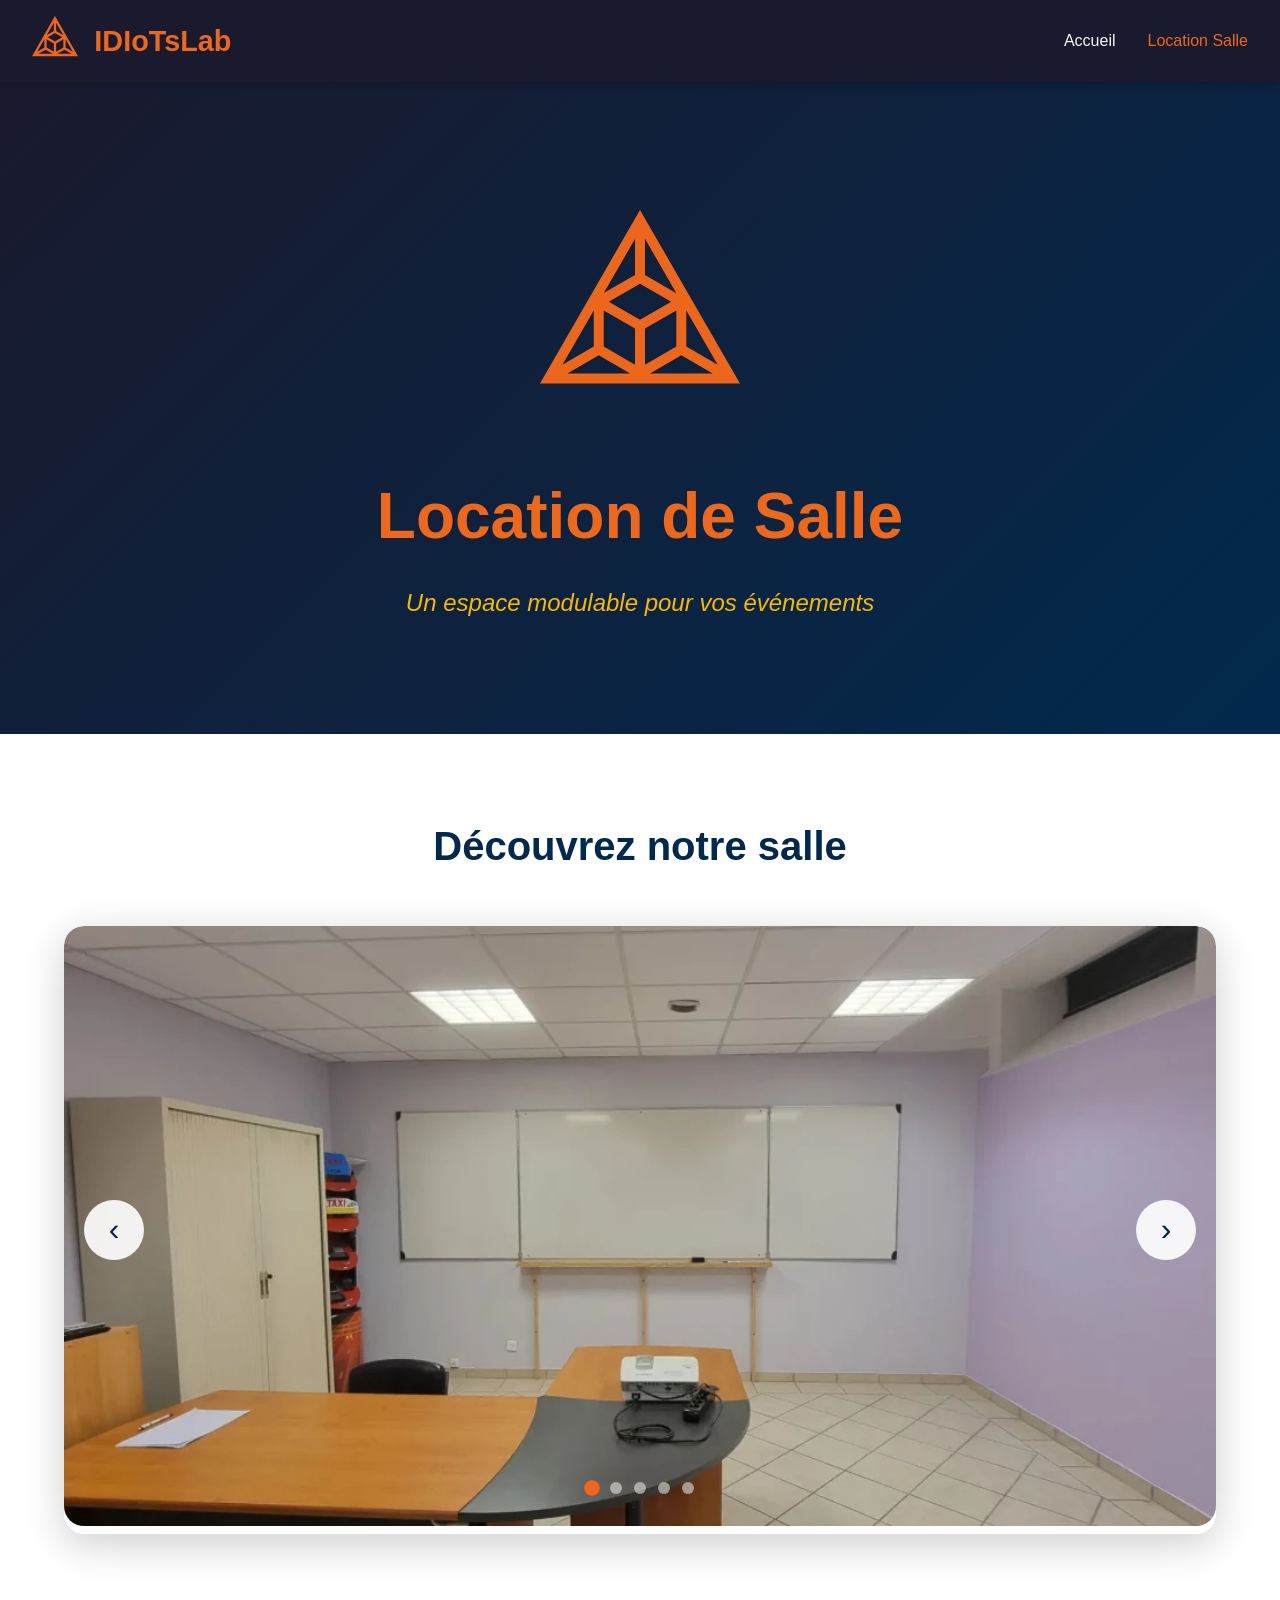
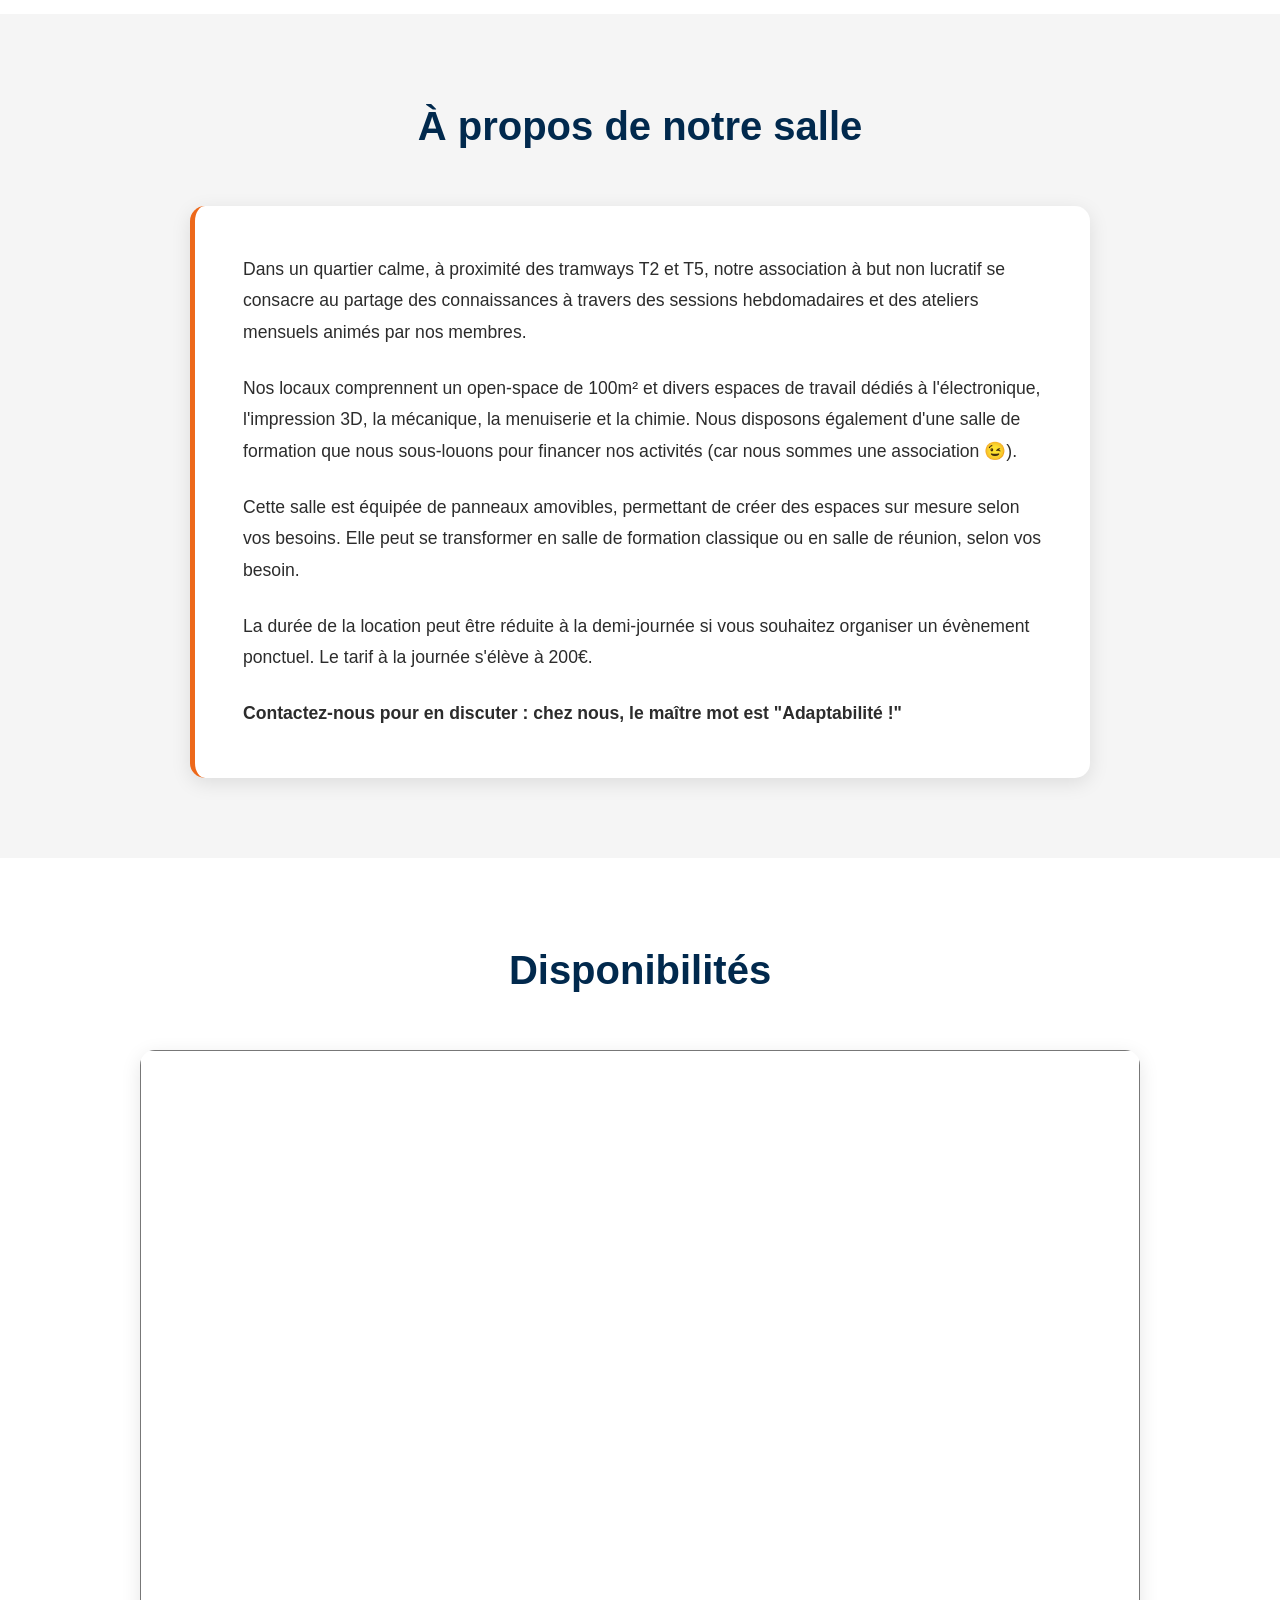
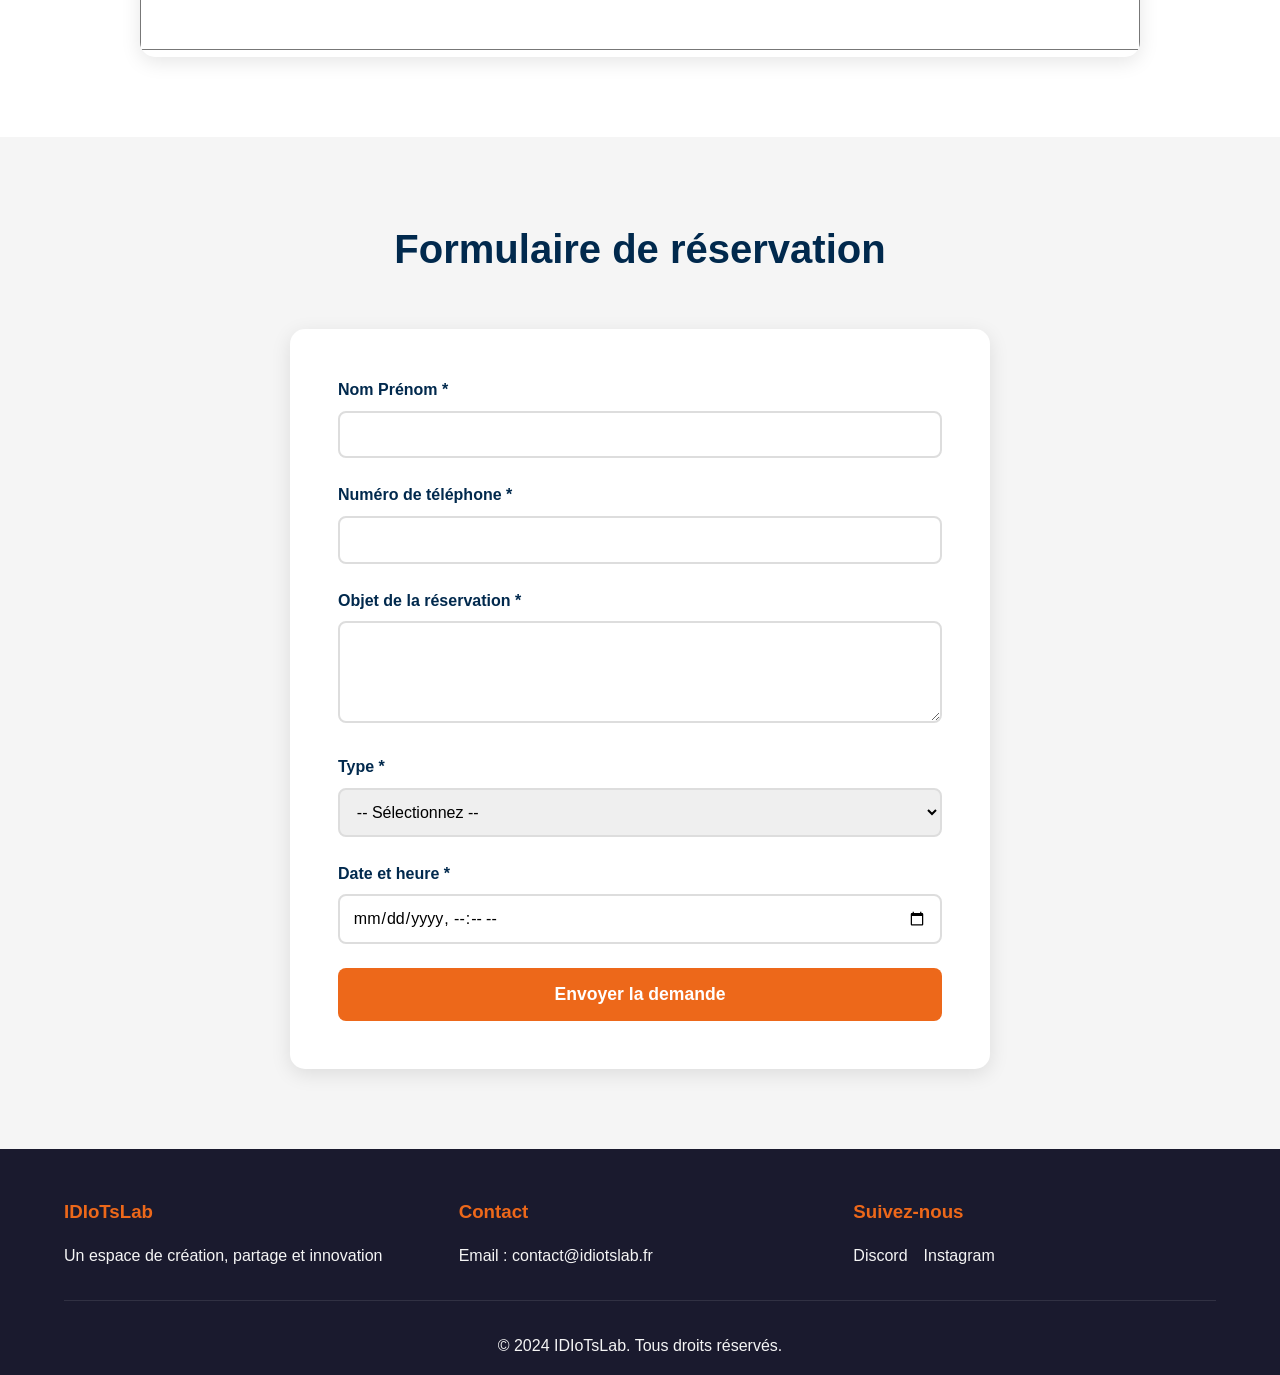
==== location-salle.html @ 448e778f "add "location-salle" page and fix some bugs" ====
<!DOCTYPE html>
<html lang="fr">
<head>
    <meta charset="UTF-8">
    <meta name="viewport" content="width=device-width, initial-scale=1.0">
    <title>Location de Salle - IDIoTsLab</title>
    <link rel="stylesheet" href="location-salle.css">

    <!-- Favicons -->
    <link rel="apple-touch-icon" sizes="180x180" href="Ressources/favicon_io/apple-touch-icon.png">
    <link rel="icon" type="image/png" sizes="32x32" href="Ressources/favicon_io/favicon-32x32.png">
    <link rel="icon" type="image/png" sizes="16x16" href="Ressources/favicon_io/favicon-16x16.png">
    <link rel="manifest" href="Ressources/favicon_io/site.webmanifest">
    <link rel="shortcut icon" href="Ressources/favicon_io/favicon.ico">
</head>
<body>
    <!-- Navigation -->
    <nav>
        <div class="container">
            <a href="index.html" class="logo">
                <img src="Ressources/IDIoTsLab_logo.svg" alt="Logo" class="nav-logo">
                IDIoTsLab
            </a>
            <button class="mobile-menu-toggle" onclick="toggleMenu()">☰</button>
            <ul id="nav-menu">
                <li><a href="index.html">Accueil</a></li>
                <li><a href="location-salle.html" class="active">Location Salle</a></li>
            </ul>
        </div>
    </nav>

    <!-- Hero Section -->
    <section class="hero">
        <div class="hero-content">
            <img src="Ressources/IDIoTsLab_logo.svg" alt="IDIoTsLab Logo" class="hero-logo">
            <h1>Location de Salle</h1>
            <p class="tagline">Un espace modulable pour vos événements</p>
        </div>
    </section>

    <!-- Carousel Section -->
    <section class="carousel-section">
        <div class="container">
            <h2>Découvrez notre salle</h2>
            <div class="carousel-container">
                <div class="carousel" id="roomCarousel">
                    <div class="carousel-item active">
                        <img src="Ressources/location-salle/1.webp" alt="Salle de formation 1" class="carousel-image">
                    </div>
                    <div class="carousel-item">
                        <img src="Ressources/location-salle/2.webp" alt="Salle de formation 2" class="carousel-image">
                    </div>
                    <div class="carousel-item">
                        <img src="Ressources/location-salle/3.webp" alt="Salle de formation 3" class="carousel-image">
                    </div>
                    <div class="carousel-item">
                        <img src="Ressources/location-salle/4.webp" alt="Salle de formation 4" class="carousel-image">
                    </div>
                    <div class="carousel-item">
                        <img src="Ressources/location-salle/5.webp" alt="Salle de formation 5" class="carousel-image">
                    </div>
                </div>
                <button class="carousel-btn prev" id="prevBtn">‹</button>
                <button class="carousel-btn next" id="nextBtn">›</button>
                <div class="carousel-dots" id="carouselDots"></div>
            </div>
        </div>
    </section>

    <!-- Description Section -->
    <section class="description-section">
        <div class="container">
            <h2>À propos de notre salle</h2>
            <div class="description-content">
                <p>Dans un quartier calme, à proximité des tramways T2 et T5, notre association à but non lucratif se consacre au partage des connaissances à travers des sessions hebdomadaires et des ateliers mensuels animés par nos membres.</p>

                <p>Nos locaux comprennent un open-space de 100m² et divers espaces de travail dédiés à l'électronique, l'impression 3D, la mécanique, la menuiserie et la chimie. Nous disposons également d'une salle de formation que nous sous-louons pour financer nos activités (car nous sommes une association 😉).</p>

                <p>Cette salle est équipée de panneaux amovibles, permettant de créer des espaces sur mesure selon vos besoins. Elle peut se transformer en salle de formation classique ou en salle de réunion, selon vos besoin.</p>

                <p>La durée de la location peut être réduite à la demi-journée si vous souhaitez organiser un évènement ponctuel. Le tarif à la journée s'élève à 200€.</p>

                <p><strong>Contactez-nous pour en discuter : chez nous, le maître mot est "Adaptabilité !"</strong></p>
            </div>
        </div>
    </section>

    <!-- Calendar Section -->
    <section class="calendar-section">
        <div class="container">
            <h2>Disponibilités</h2>
            <div class="calendar-container">
                <iframe src="https://calendar.google.com/calendar/embed?height=600&wkst=2&ctz=Europe%2FParis&bgcolor=%2301294D&showTitle=0&showPrint=0&showCalendars=0&src=Y19jbGFzc3Jvb201YWQwZGI5MEBncm91cC5jYWxlbmRhci5nb29nbGUuY29t&color=%23F09300"
                    style="border:solid 1px #777"
                    width="100%"
                    height="600"
                    frameborder="0"
                    scrolling="no">
                </iframe>
            </div>
        </div>
    </section>

    <!-- Reservation Form Section -->
    <section class="reservation-section">
        <div class="container">
            <h2>Formulaire de réservation</h2>
            <form id="reservationForm" class="reservation-form">
                <div class="form-group">
                    <label for="nomPrenom">Nom Prénom *</label>
                    <input type="text" id="nomPrenom" name="nomPrenom" required>
                </div>

                <div class="form-group">
                    <label for="telephone">Numéro de téléphone *</label>
                    <input type="tel" id="telephone" name="telephone" required>
                </div>

                <div class="form-group">
                    <label for="objet">Objet de la réservation *</label>
                    <textarea id="objet" name="objet" rows="4" required></textarea>
                </div>

                <div class="form-group">
                    <label for="qui">Type *</label>
                    <select id="qui" name="qui" required>
                        <option value="">-- Sélectionnez --</option>
                        <option value="interne">Interne</option>
                        <option value="externe">Externe</option>
                        <option value="partenaire">Partenaire</option>
                    </select>
                </div>

                <div class="form-group">
                    <label for="dateHeure">Date et heure *</label>
                    <input type="datetime-local" id="dateHeure" name="dateHeure" required>
                </div>

                <button type="submit" class="submit-btn">Envoyer la demande</button>
            </form>
        </div>
    </section>

    <!-- Footer -->
    <footer>
        <div class="container">
            <div class="footer-content">
                <div class="footer-section">
                    <h3>IDIoTsLab</h3>
                    <p>Un espace de création, partage et innovation</p>
                </div>
                <div class="footer-section">
                    <h3>Contact</h3>
                    <p>Email : <a href="mailto:contact@idiotslab.fr">contact@idiotslab.fr</a></p>
                </div>
                <div class="footer-section">
                    <h3>Suivez-nous</h3>
                    <div class="social-icons">
                        <a href="https://discord.gg/idiotslab" target="_blank" aria-label="Discord">Discord</a>
                        <a href="https://instagram.com/idiotslab" target="_blank" aria-label="Instagram">Instagram</a>
                    </div>
                </div>
            </div>
            <div class="footer-bottom">
                <p>&copy; 2024 IDIoTsLab. Tous droits réservés.</p>
            </div>
        </div>
    </footer>

    <script src="location-salle.js"></script>
</body>
</html>
---- location-salle.css ----
/* ============================================
   🎨 PARAMÈTRES DE COULEURS - Hérités de l'index
   ============================================ */
:root {
    /* FONDS */
    --bg-primary: #f5f5f5;
    --bg-secondary: #ffffff;
    --bg-dark: #1A1A2E;

    /* Couleurs identité IDIoTsLab */
    --primary-orange: #ed681a;
    --primary-blue: #01294D;
    --accent-yellow: #F7B801;

    /* Nuances dérivées */
    --orange-light: #ff8947;
    --orange-dark: #c55515;
    --blue-light: #023e73;
    --blue-lighter: #0a5799;

    /* Texte */
    --text-dark: #2C2C2C;
    --text-light: #F5F5F5;
}

* {
    margin: 0;
    padding: 0;
    box-sizing: border-box;
}

body {
    font-family: 'Segoe UI', Tahoma, Geneva, Verdana, sans-serif;
    line-height: 1.6;
    color: var(--text-dark);
    background-color: var(--bg-primary);
}

/* ============================================
   NAVIGATION
   ============================================ */
nav {
    background: var(--bg-dark);
    color: var(--text-light);
    padding: 1rem 0;
    position: sticky;
    top: 0;
    z-index: 1000;
    box-shadow: 0 2px 10px rgba(0,0,0,0.3);
}

nav .container {
    max-width: 1400px;
    margin: 0 auto;
    padding: 0 2rem;
    display: flex;
    justify-content: space-between;
    align-items: center;
}

.logo {
    display: flex;
    align-items: center;
    gap: 1rem;
    font-size: 1.8rem;
    font-weight: bold;
    color: var(--primary-orange);
    text-decoration: none;
    transition: transform 0.3s;
}

.logo:hover {
    transform: scale(1.05);
}

.nav-logo {
    height: 50px;
    width: auto;
}

nav ul {
    display: flex;
    list-style: none;
    gap: 2rem;
}

nav a {
    color: var(--text-light);
    text-decoration: none;
    transition: color 0.3s;
}

nav a:hover,
nav a.active {
    color: var(--primary-orange);
}

.mobile-menu-toggle {
    display: none;
    background: none;
    border: none;
    color: var(--text-light);
    font-size: 2rem;
    cursor: pointer;
}

/* ============================================
   HERO SECTION
   ============================================ */
.hero {
    background: linear-gradient(135deg, var(--bg-dark) 0%, var(--primary-blue) 100%);
    color: var(--text-light);
    padding: 8rem 2rem 5rem;
    text-align: center;
}

.hero-content {
    max-width: 900px;
    margin: 0 auto;
}

.hero-logo {
    width: 200px;
    height: auto;
    margin-bottom: 2rem;
    animation: float 3s ease-in-out infinite;
}

@keyframes float {
    0%, 100% { transform: translateY(0); }
    50% { transform: translateY(-20px); }
}

.hero h1 {
    font-size: 4rem;
    margin-bottom: 1rem;
    color: var(--primary-orange);
}

.tagline {
    font-size: 1.5rem;
    font-style: italic;
    color: var(--accent-yellow);
    margin-bottom: 2rem;
}

/* ============================================
   CONTAINER
   ============================================ */
.container {
    max-width: 1400px;
    margin: 0 auto;
    padding: 0 2rem;
}

section {
    padding: 5rem 2rem;
}

h2 {
    text-align: center;
    font-size: 2.5rem;
    margin-bottom: 3rem;
    color: var(--primary-blue);
}

/* ============================================
   CAROUSEL SECTION
   ============================================ */
.carousel-section {
    background: var(--bg-secondary);
}

.carousel-container {
    position: relative;
    max-width: 1200px;
    margin: 0 auto;
    overflow: hidden;
    border-radius: 20px;
    box-shadow: 0 10px 40px rgba(0,0,0,0.2);
}

.carousel {
    display: flex;
    transition: transform 0.5s ease-in-out;
}

.carousel-item {
    min-width: 100%;
    display: none;
}

.carousel-item.active {
    display: block;
}

.carousel-image {
    width: 100%;
    height: 600px;
    object-fit: cover;
    border-radius: 20px;
}

.carousel-btn {
    position: absolute;
    top: 50%;
    transform: translateY(-50%);
    background: rgba(255, 255, 255, 0.9);
    color: var(--primary-blue);
    border: none;
    width: 60px;
    height: 60px;
    border-radius: 50%;
    font-size: 2rem;
    cursor: pointer;
    transition: all 0.3s;
    z-index: 10;
}

.carousel-btn:hover {
    background: white;
    transform: translateY(-50%) scale(1.1);
}

.carousel-btn.prev {
    left: 20px;
}

.carousel-btn.next {
    right: 20px;
}

.carousel-dots {
    display: flex;
    justify-content: center;
    gap: 12px;
    padding: 20px 0;
    position: absolute;
    bottom: 20px;
    left: 50%;
    transform: translateX(-50%);
}

.carousel-dot {
    width: 12px;
    height: 12px;
    border-radius: 50%;
    background: rgba(255, 255, 255, 0.5);
    border: none;
    cursor: pointer;
    transition: all 0.3s;
}

.carousel-dot.active {
    background: var(--primary-orange);
    transform: scale(1.3);
}

/* ============================================
   DESCRIPTION SECTION
   ============================================ */
.description-section {
    background: var(--bg-primary);
}

.description-content {
    max-width: 900px;
    margin: 0 auto;
    background: var(--bg-secondary);
    padding: 3rem;
    border-radius: 15px;
    box-shadow: 0 5px 20px rgba(0,0,0,0.1);
    border-left: 5px solid var(--primary-orange);
}

.description-content p {
    font-size: 1.1rem;
    margin-bottom: 1.5rem;
    line-height: 1.8;
}

.description-content p:last-child {
    margin-bottom: 0;
}

/* ============================================
   CALENDAR SECTION
   ============================================ */
.calendar-section {
    background: var(--bg-secondary);
}

.calendar-container {
    max-width: 1000px;
    margin: 0 auto;
    border-radius: 15px;
    overflow: hidden;
    box-shadow: 0 5px 20px rgba(0,0,0,0.1);
}

/* ============================================
   RESERVATION FORM
   ============================================ */
.reservation-section {
    background: var(--bg-primary);
}

.reservation-form {
    max-width: 700px;
    margin: 0 auto;
    background: var(--bg-secondary);
    padding: 3rem;
    border-radius: 15px;
    box-shadow: 0 5px 20px rgba(0,0,0,0.1);
}

.form-group {
    margin-bottom: 1.5rem;
}

.form-group label {
    display: block;
    margin-bottom: 0.5rem;
    font-weight: 600;
    color: var(--primary-blue);
}

.form-group input,
.form-group textarea,
.form-group select {
    width: 100%;
    padding: 0.8rem;
    border: 2px solid #ddd;
    border-radius: 8px;
    font-size: 1rem;
    font-family: inherit;
    transition: border-color 0.3s;
}

.form-group input:focus,
.form-group textarea:focus,
.form-group select:focus {
    outline: none;
    border-color: var(--primary-orange);
}

.form-group textarea {
    resize: vertical;
}

.submit-btn {
    width: 100%;
    padding: 1rem;
    background: var(--primary-orange);
    color: white;
    border: none;
    border-radius: 8px;
    font-size: 1.1rem;
    font-weight: 600;
    cursor: pointer;
    transition: all 0.3s;
}

.submit-btn:hover {
    background: var(--orange-dark);
    transform: translateY(-2px);
    box-shadow: 0 5px 15px rgba(237, 104, 26, 0.3);
}

/* ============================================
   FOOTER
   ============================================ */
footer {
    background: var(--bg-dark);
    color: var(--text-light);
    padding: 3rem 2rem 1rem;
}

.footer-content {
    max-width: 1400px;
    margin: 0 auto;
    display: grid;
    grid-template-columns: repeat(auto-fit, minmax(250px, 1fr));
    gap: 2rem;
    margin-bottom: 2rem;
}

.footer-section h3 {
    color: var(--primary-orange);
    margin-bottom: 1rem;
}

.footer-section a {
    color: var(--text-light);
    text-decoration: none;
    transition: color 0.3s;
}

.footer-section a:hover {
    color: var(--primary-orange);
}

.social-icons {
    display: flex;
    gap: 1rem;
}

.footer-bottom {
    text-align: center;
    padding-top: 2rem;
    border-top: 1px solid rgba(255, 255, 255, 0.1);
}

/* ============================================
   RESPONSIVE
   ============================================ */
@media (max-width: 768px) {
    .mobile-menu-toggle {
        display: block;
    }

    nav ul {
        display: none;
        position: absolute;
        top: 100%;
        left: 0;
        right: 0;
        background: var(--bg-dark);
        flex-direction: column;
        padding: 1rem;
        gap: 1rem;
    }

    nav ul.active {
        display: flex;
    }

    .hero h1 {
        font-size: 2.5rem;
    }

    .hero-logo {
        width: 150px;
    }

    .tagline {
        font-size: 1.2rem;
    }

    h2 {
        font-size: 2rem;
    }

    .carousel-image {
        height: 400px;
    }

    .carousel-btn {
        width: 40px;
        height: 40px;
        font-size: 1.5rem;
    }

    .carousel-btn.prev {
        left: 10px;
    }

    .carousel-btn.next {
        right: 10px;
    }

    .description-content,
    .reservation-form {
        padding: 2rem;
    }
}

@media (max-width: 480px) {
    .hero {
        padding: 5rem 1rem 3rem;
    }

    .carousel-image {
        height: 300px;
    }

    .description-content,
    .reservation-form {
        padding: 1.5rem;
    }
}
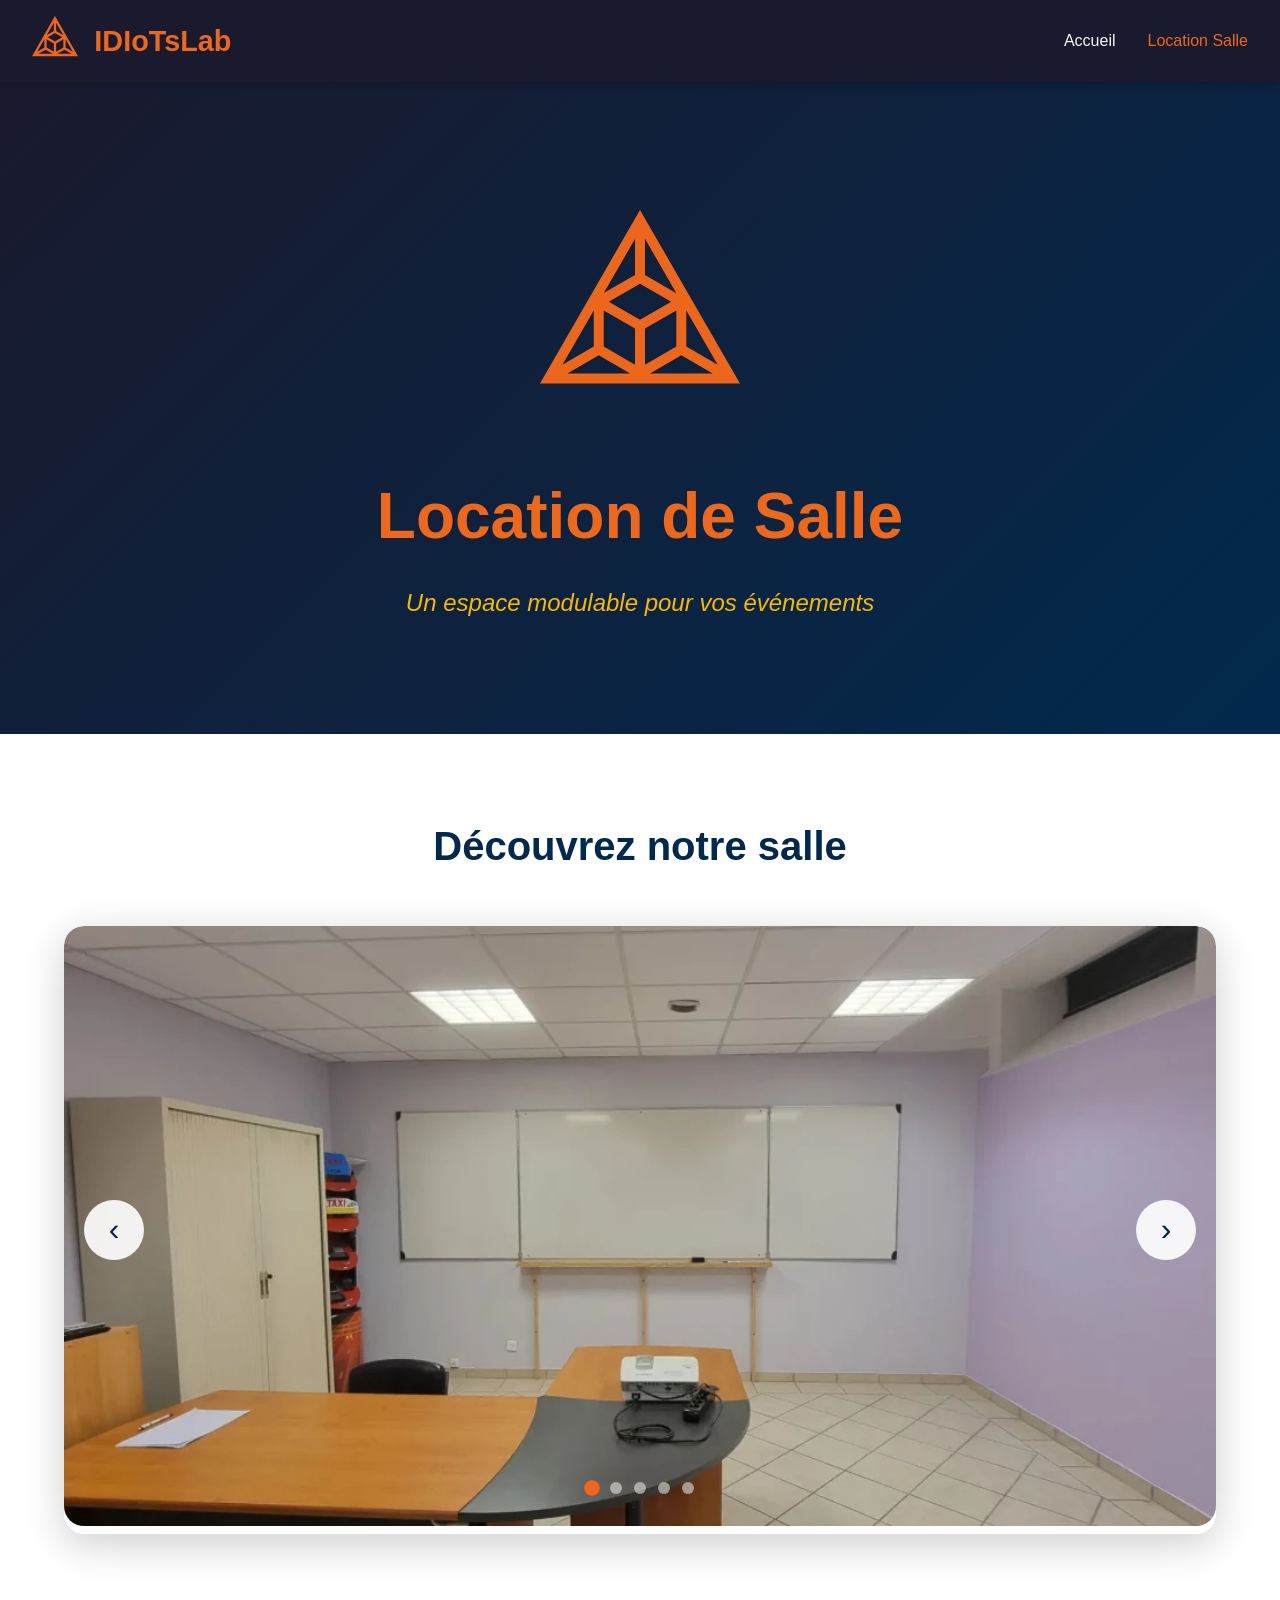
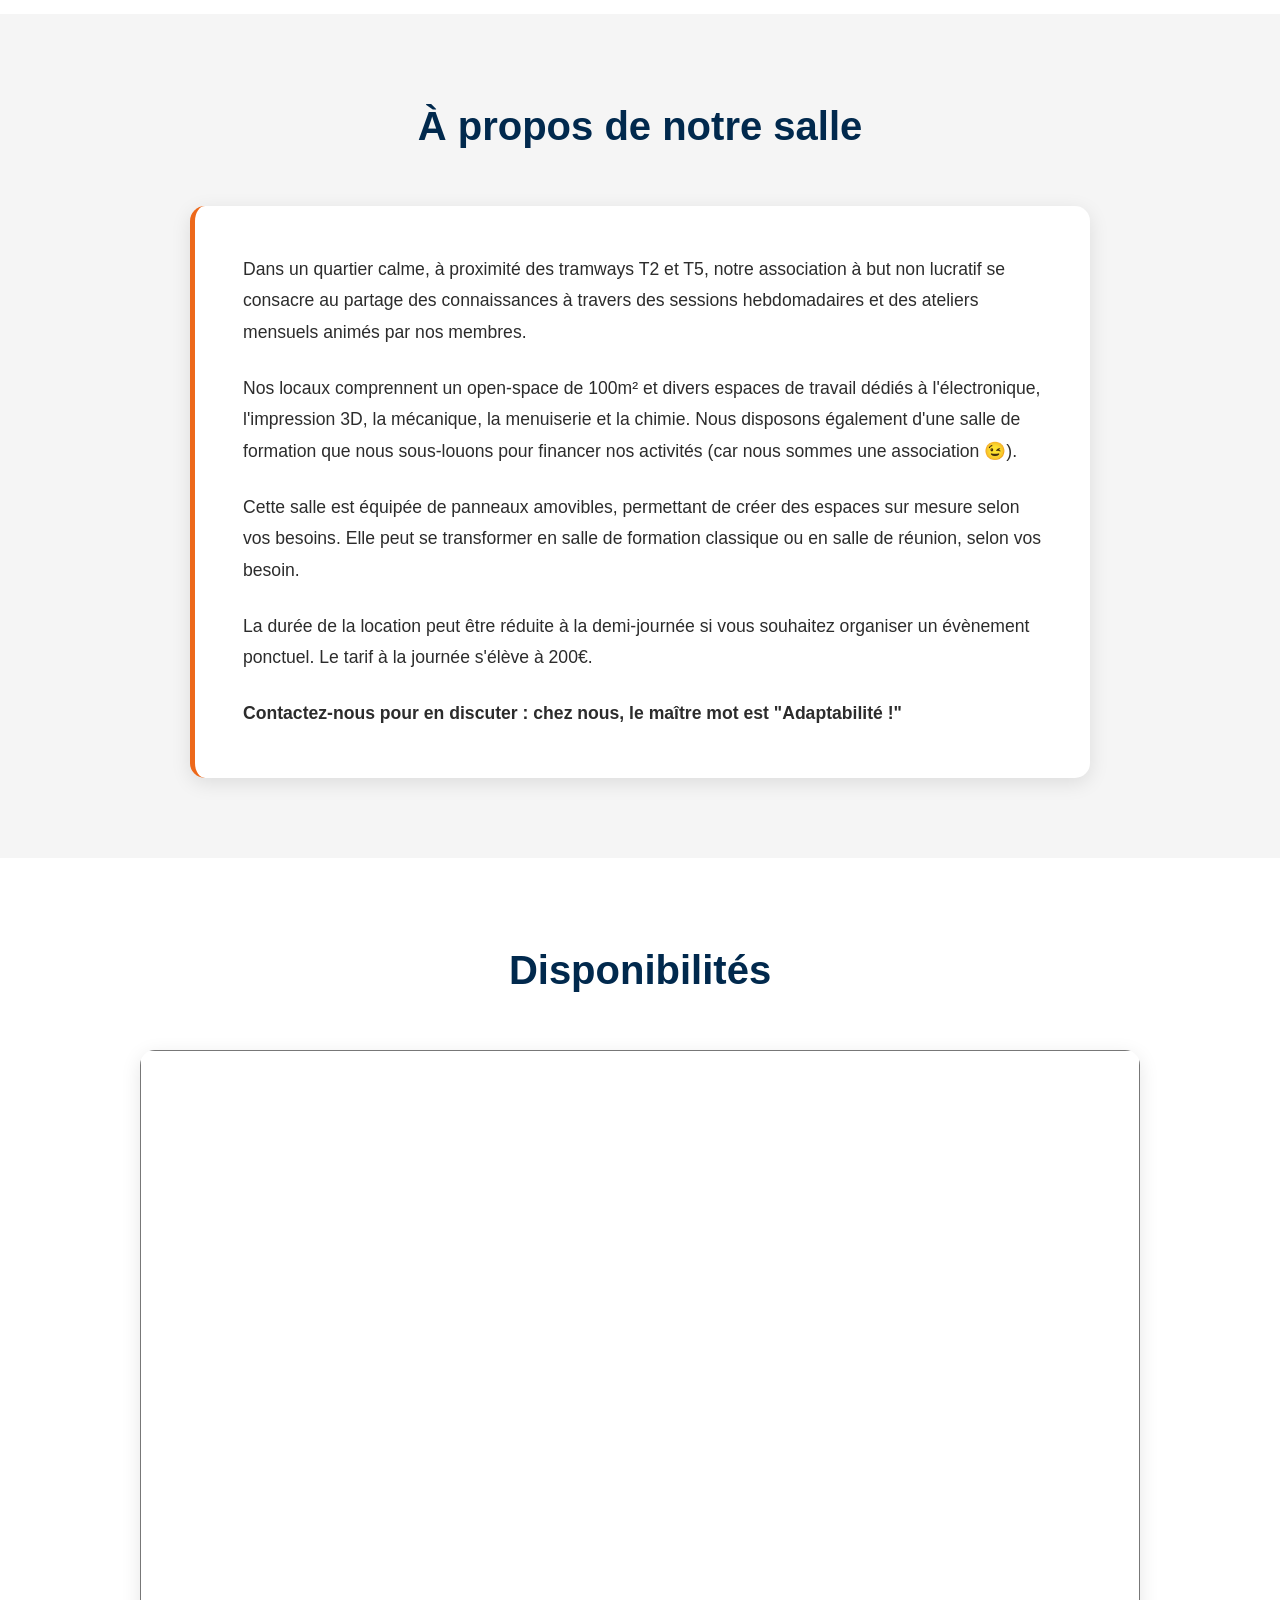
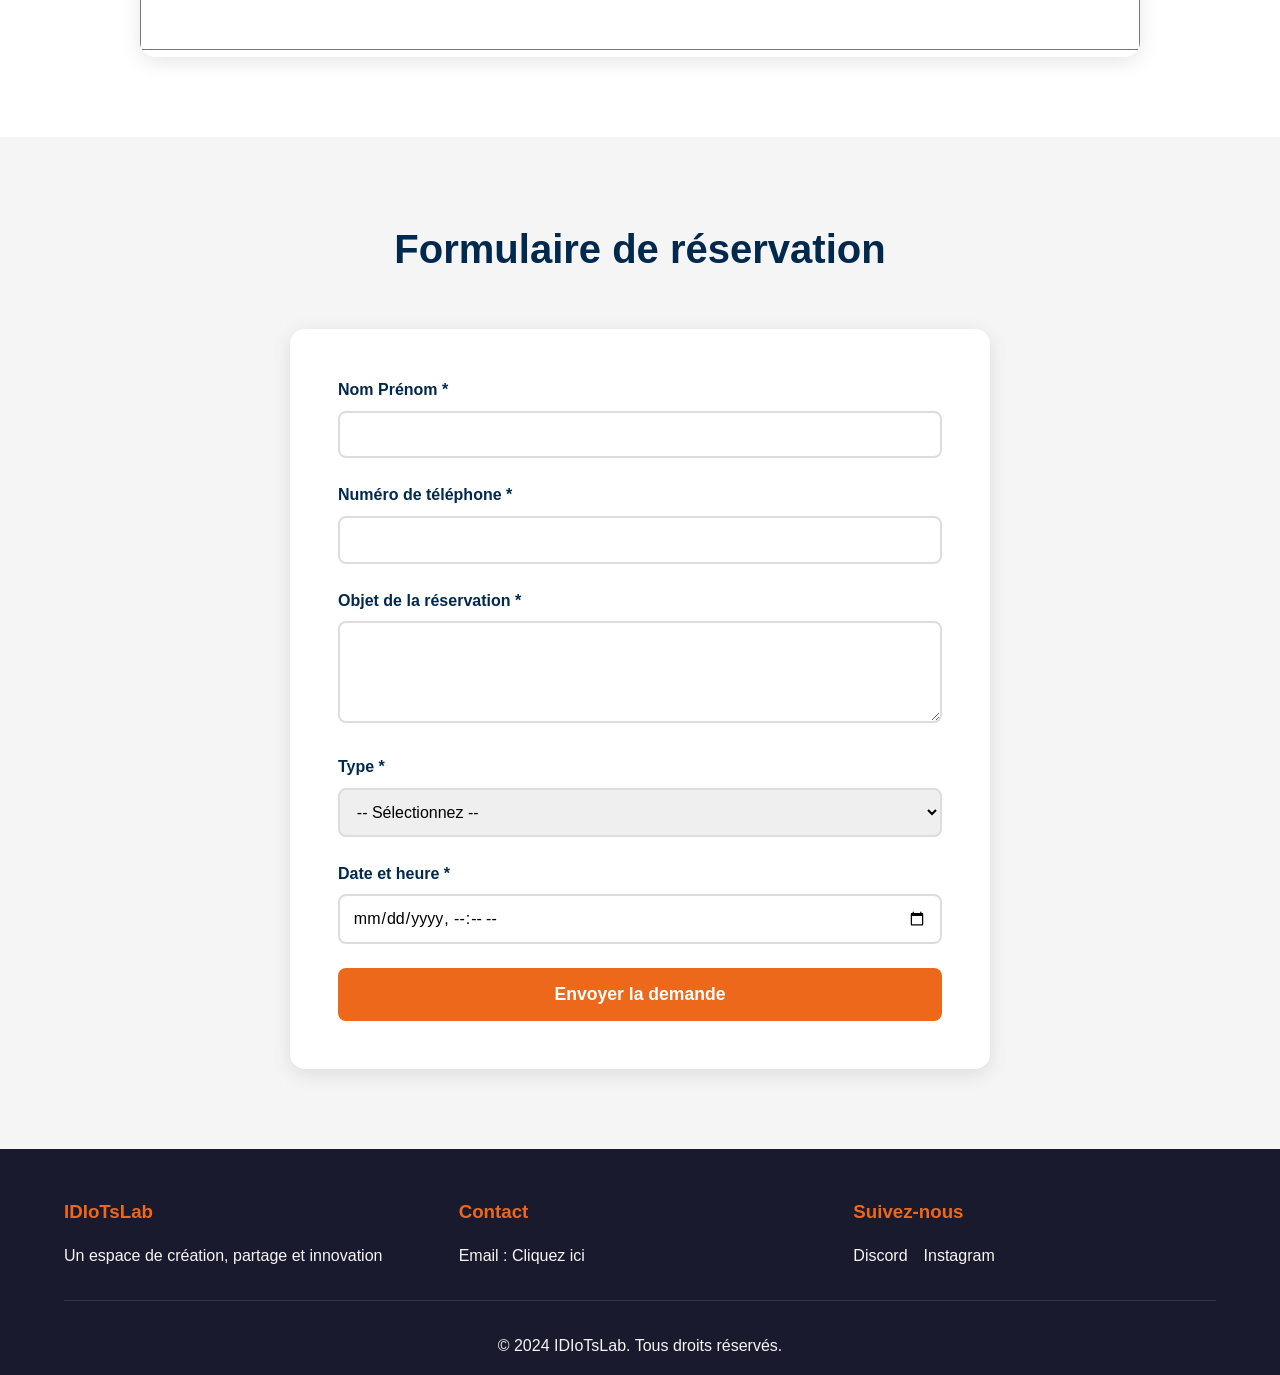
==== commit eabd6d33: "offuscation mails" ====
--- a/location-salle.html
+++ b/location-salle.html
@@ -151,7 +151,7 @@
                 </div>
                 <div class="footer-section">
                     <h3>Contact</h3>
-                    <p>Email : <a href="mailto:contact@idiotslab.fr">contact@idiotslab.fr</a></p>
+                    <p>Email : <a href="#" class="email-link">Cliquez ici</a></p>
                 </div>
                 <div class="footer-section">
                     <h3>Suivez-nous</h3>
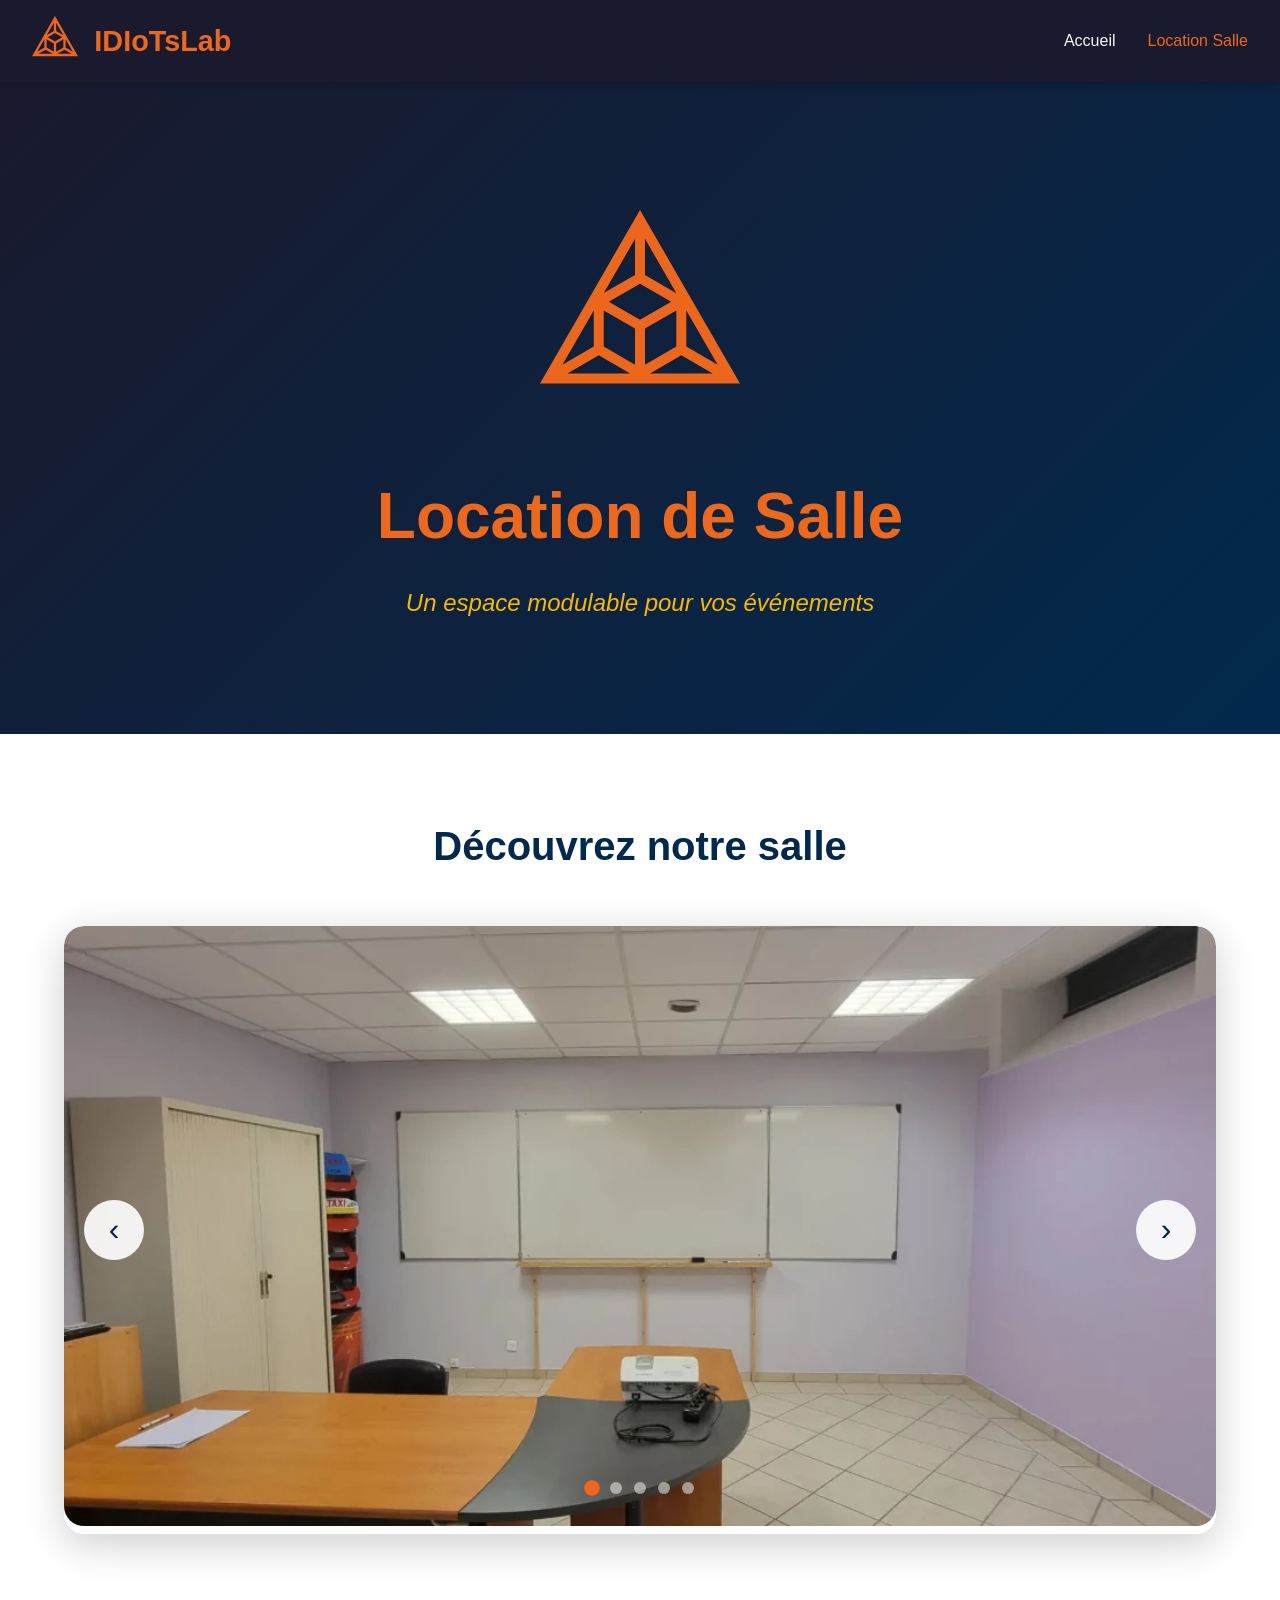
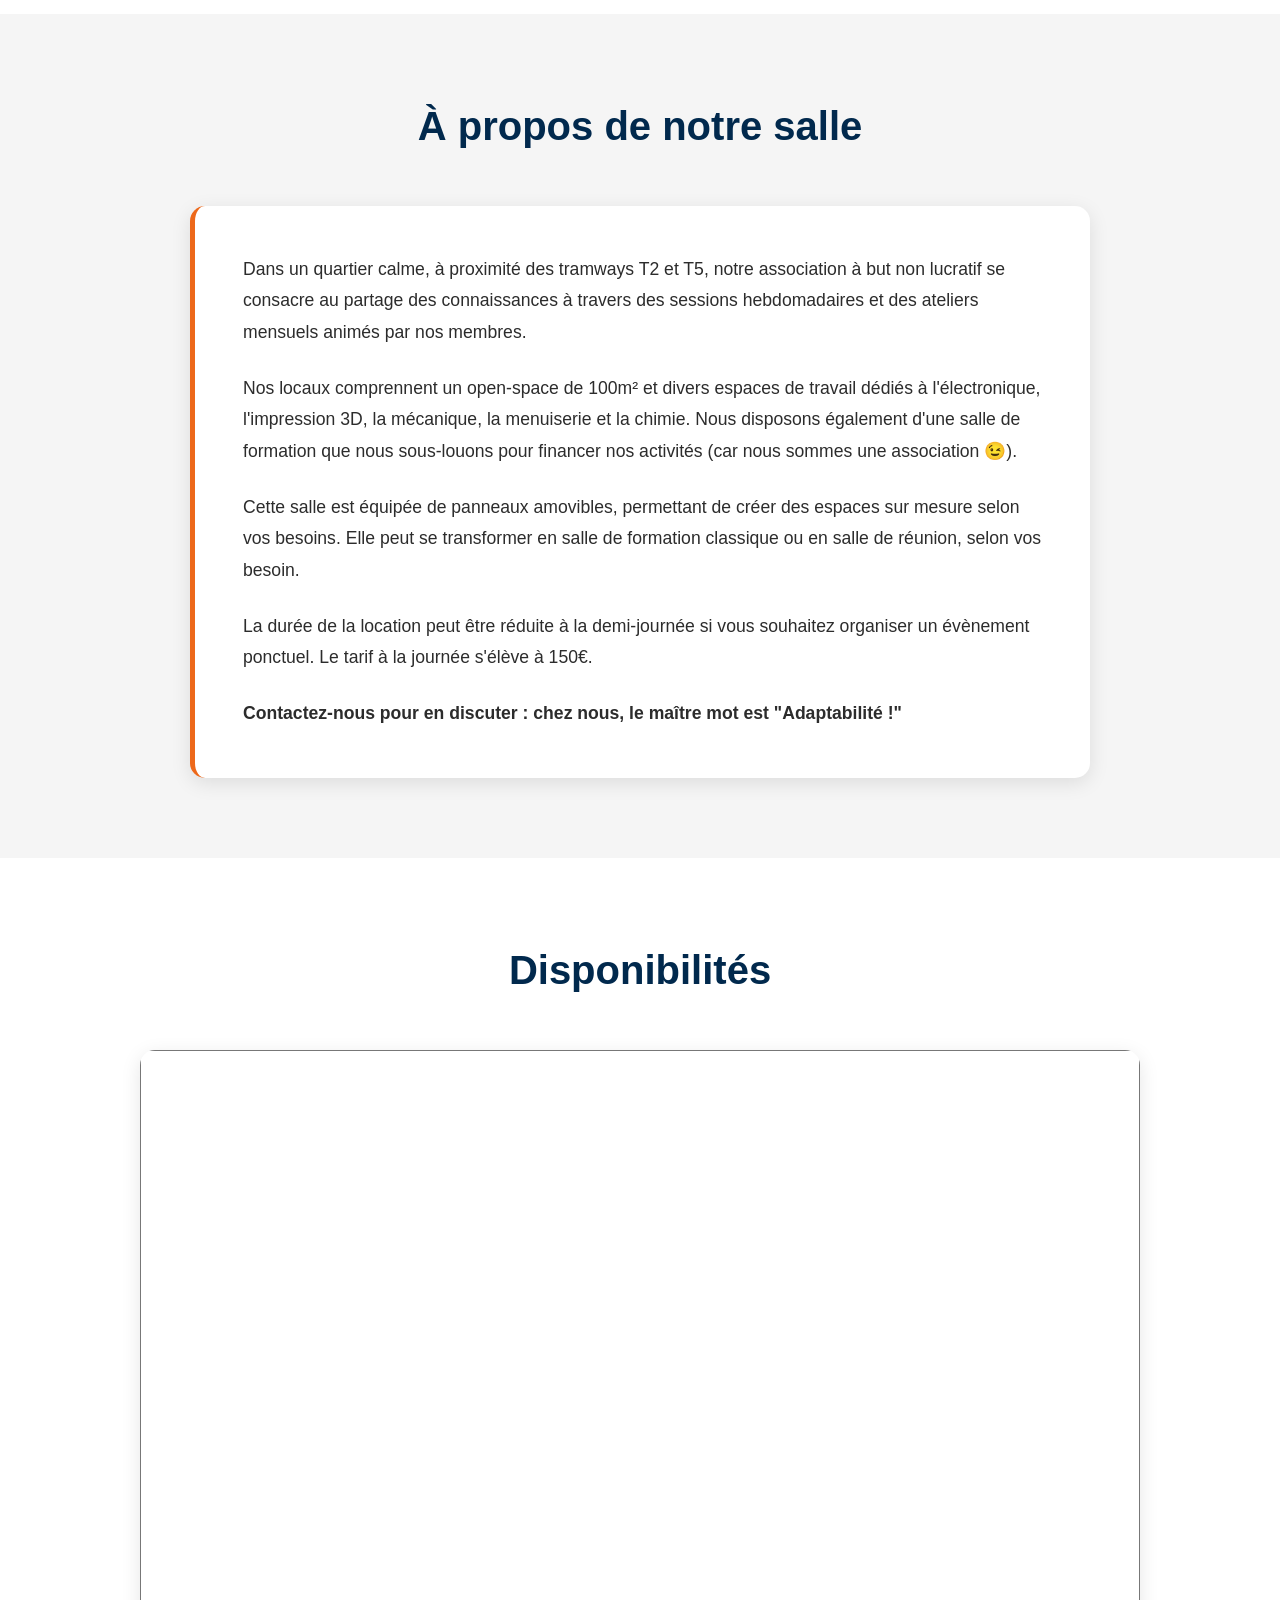
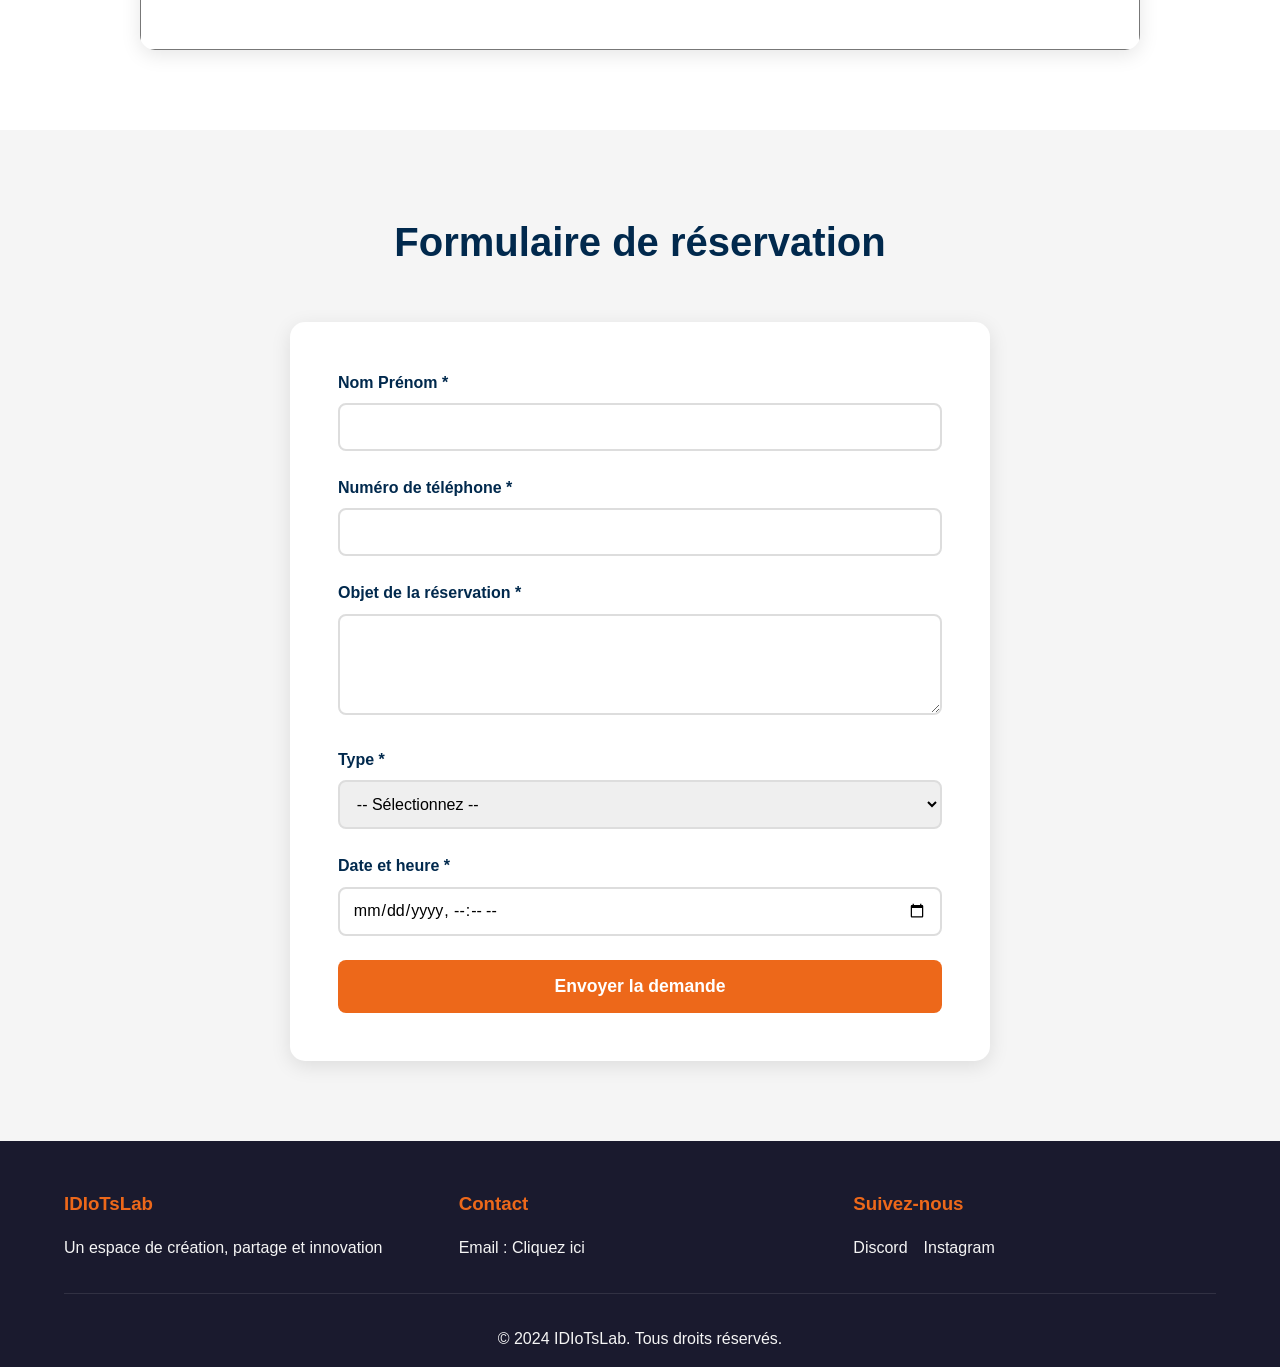
==== commit 181074ee: "location-salle : tarif 150€, config.yaml, nouveau calendrier - Tarif journée passé à 150€ par défaut" ====
--- a/location-salle.html
+++ b/location-salle.html
@@ -78,7 +78,7 @@
 
                 <p>Cette salle est équipée de panneaux amovibles, permettant de créer des espaces sur mesure selon vos besoins. Elle peut se transformer en salle de formation classique ou en salle de réunion, selon vos besoin.</p>
 
-                <p>La durée de la location peut être réduite à la demi-journée si vous souhaitez organiser un évènement ponctuel. Le tarif à la journée s'élève à 200€.</p>
+                <p>La durée de la location peut être réduite à la demi-journée si vous souhaitez organiser un évènement ponctuel. Le tarif à la journée s'élève à <span id="tarif-journee">150€</span>.</p>
 
                 <p><strong>Contactez-nous pour en discuter : chez nous, le maître mot est "Adaptabilité !"</strong></p>
             </div>
@@ -90,13 +90,7 @@
         <div class="container">
             <h2>Disponibilités</h2>
             <div class="calendar-container">
-                <iframe src="https://calendar.google.com/calendar/embed?height=600&wkst=2&ctz=Europe%2FParis&bgcolor=%2301294D&showTitle=0&showPrint=0&showCalendars=0&src=Y19jbGFzc3Jvb201YWQwZGI5MEBncm91cC5jYWxlbmRhci5nb29nbGUuY29t&color=%23F09300"
-                    style="border:solid 1px #777"
-                    width="100%"
-                    height="600"
-                    frameborder="0"
-                    scrolling="no">
-                </iframe>
+                <iframe src="https://calendar.google.com/calendar/embed?height=600&wkst=1&ctz=Europe%2FParis&showPrint=0&showTz=0&showCalendars=0&title=Disponibilité%20de%20la%20salle&src=M2NkYmVjYmI4ZDc0MWRkN2YwN2RjODAyYjMxODc4NjVhMzYzNTFkNGU3YjI2ZTI2NGRlNDQ5NmI4YWQ3OGUxYUBncm91cC5jYWxlbmRhci5nb29nbGUuY29t&color=%237986cb" class="calendar-iframe" style="border:solid 1px #777" width="100%" height="600" frameborder="0" scrolling="no"></iframe>
             </div>
         </div>
     </section>
--- a/location-salle.css
+++ b/location-salle.css
@@ -298,6 +298,18 @@
     box-shadow: 0 5px 20px rgba(0,0,0,0.1);
 }
 
+.calendar-iframe {
+    display: block;
+    width: 100%;
+    height: 600px;
+}
+
+@media (max-width: 768px) {
+    .calendar-iframe {
+        height: 400px;
+    }
+}
+
 /* ============================================
    RESERVATION FORM
    ============================================ */
